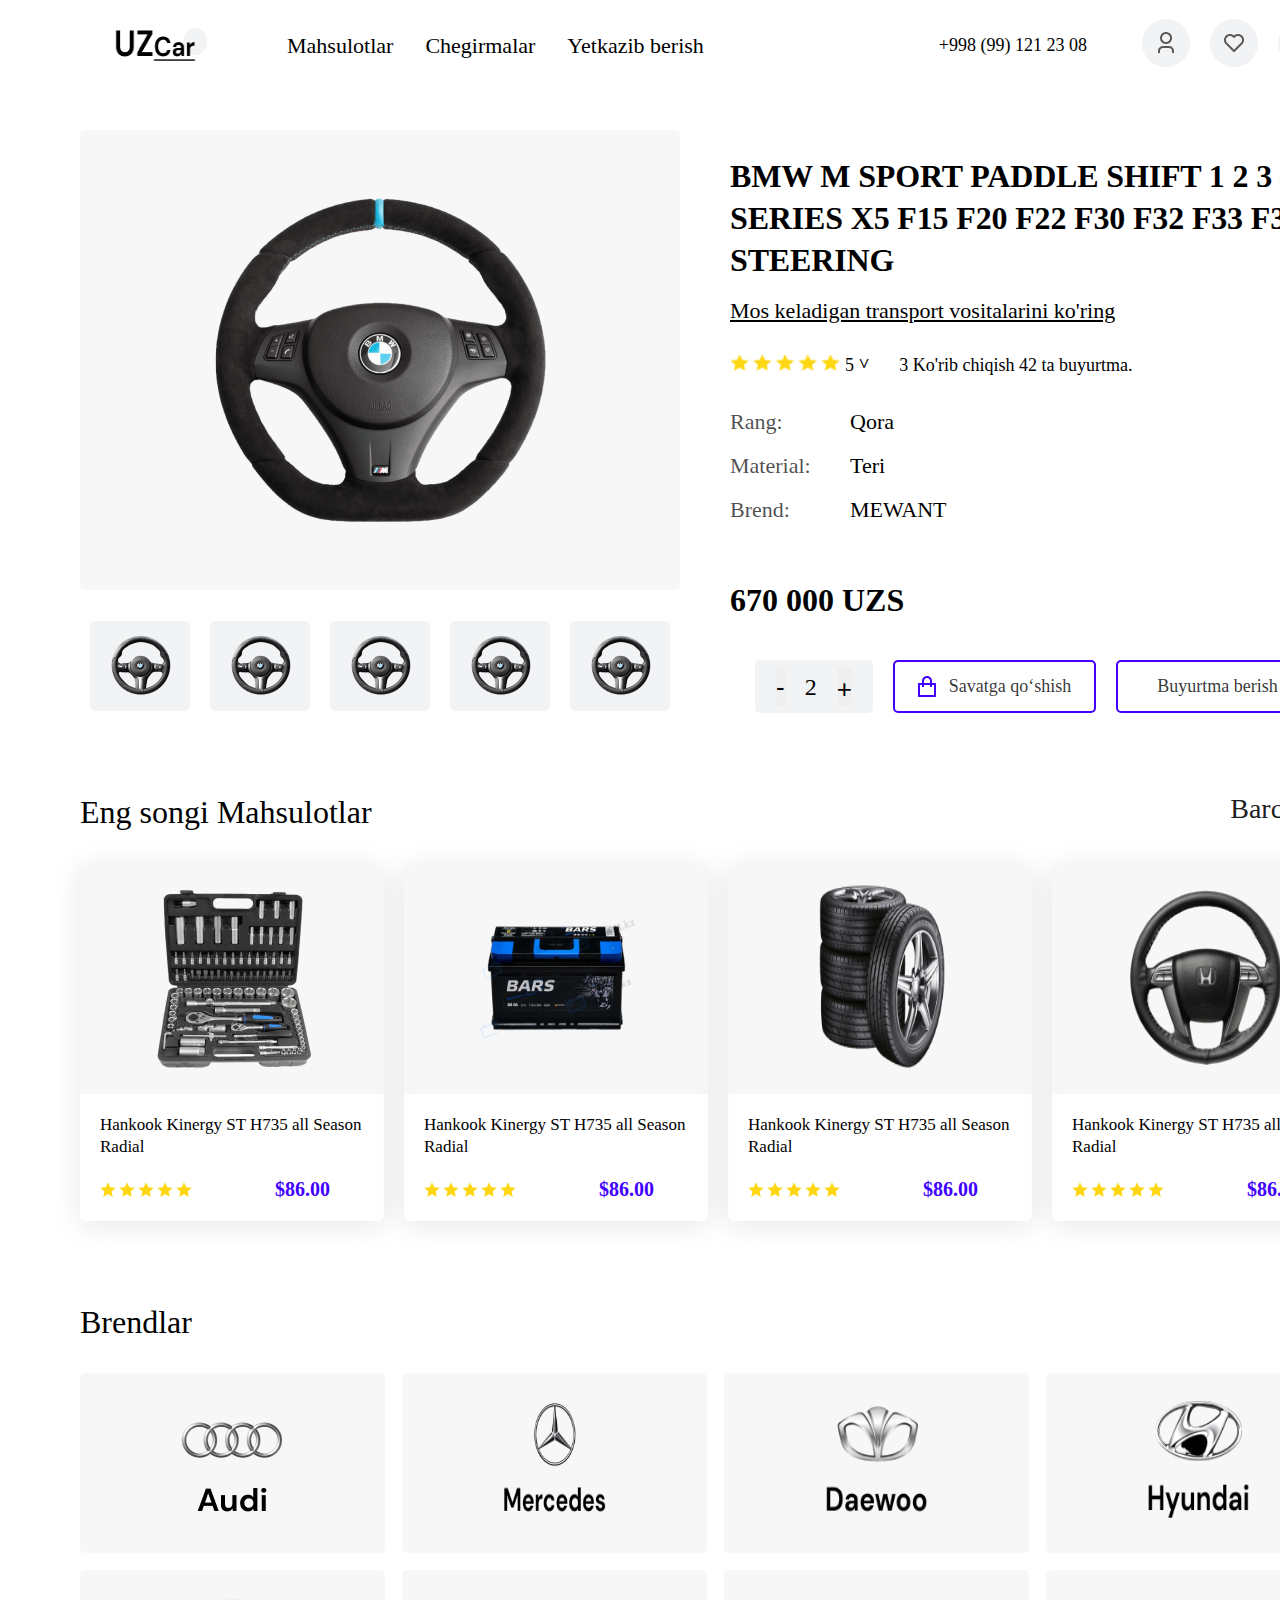
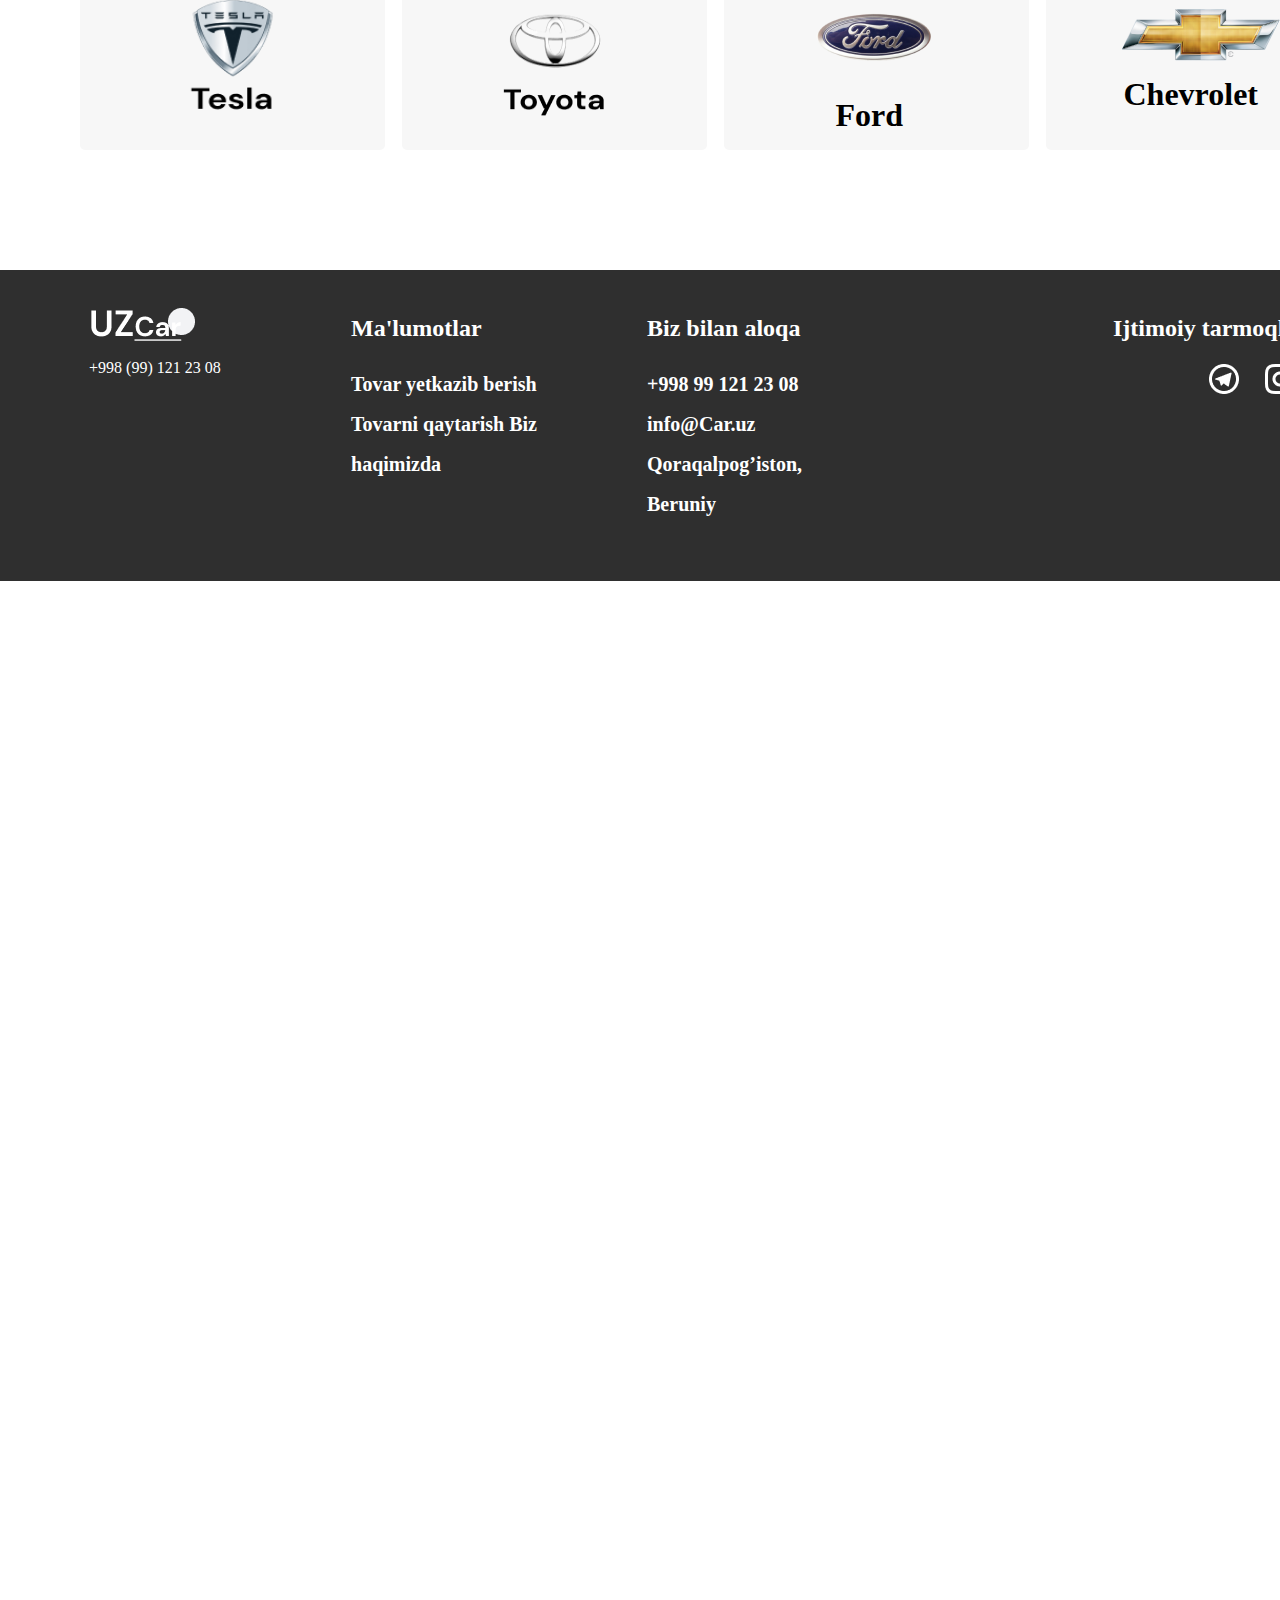
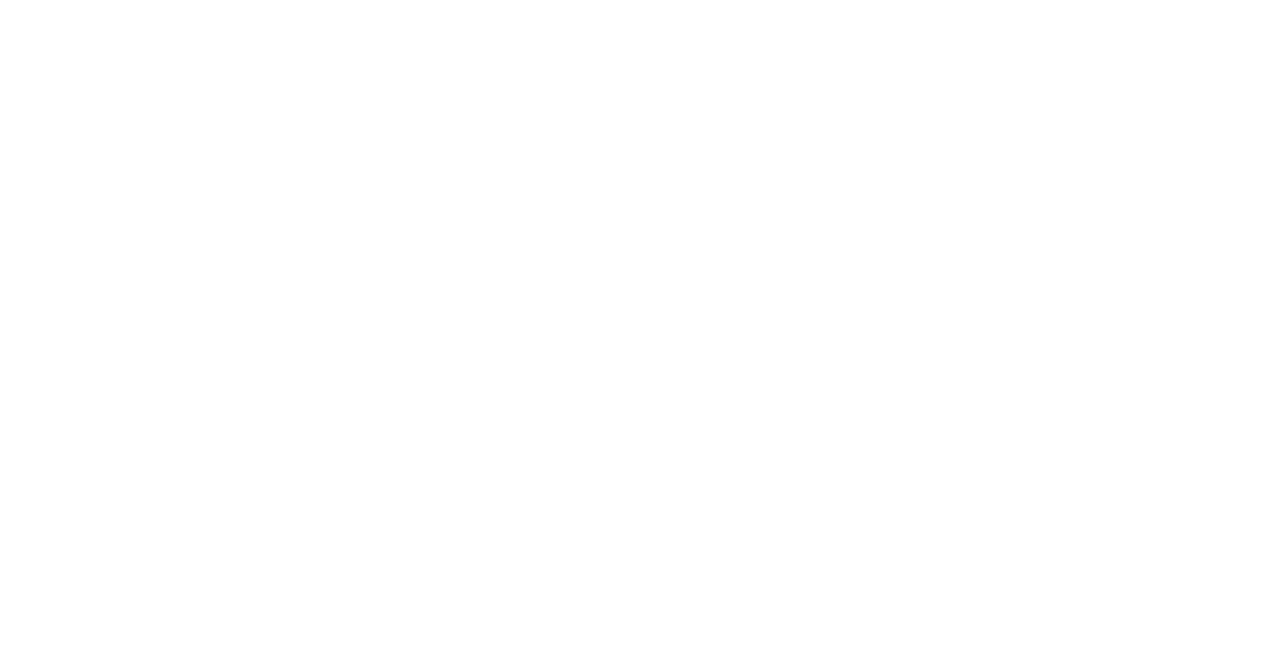
==== pagetwo.html @ 3c2e4169 "opiat kakaja to fignia s hoverom, ne meniajetsia cvet teksta" ====
<!DOCTYPE html>
<html lang="en">
<head>
    <meta charset="UTF-8">
    <meta http-equiv="X-UA-Compatible" content="IE=edge">
    <meta name="viewport" content="width=device-width, initial-scale=1.0">
    <title>pagetwo</title>
    <link rel="stylesheet" href="style.css">
</head>
<body>
    <div class="wrapper">
        <header class="header">
            <div><a href="#"><img class="header-logo" src="./img/logo.png" alt="logo"></a></div>
            <div>
                <ul class="header-menu">
                    <li><a href="#">Mahsulotlar</a></li>
                    <li><a href="#">Chegirmalar</a></li>
                    <li><a href="#">Yetkazib berish</a></li>
                </ul>
            </div>
            <div class="header-phone"><a href="tel:+998 (99) 121 23 08">+998 (99) 121 23 08</a></div>
            <div>
                <ul class="header-vector">
                    <li><a href="#"><img src="./img/people.png" alt="people"></a></li>
                    <li><a href="#"><img src="./img/heart.png" alt="heart"></a></li>
                    <li><a href="#"><img src="./img/basket.png" alt="basket"></a></li>
                </ul>
            </div>
        </header>
            <section class="bmw">
                <div class="bmw-flex">
                    <div class="bmw-background">
                        <img class="bmw-steering" src="./img/bmwsteering.png" alt="bmwsteering">
                    </div>
                    <div class="bmw-content">
                        <p class="bmw-content-title">BMW M SPORT PADDLE SHIFT 1 2 3 4 SERIES X5 F15 F20 F22 F30 F32 F33 F36 STEERING
                        </p>
                        <p class="bmw-content-subtitle">Mos keladigan transport vositalarini ko'ring</p>
                        <div class="bmw-popularity">
                            <img class="bmw-popularity-stars" src="./img/stars.png" alt="stars">
                            <p class="bmw-popularity-5">5</p>
                            <p class="bmw-popularity-5-go">&#709;</p>
                            <p class="bmw-popularity-5">3 Ko'rib chiqish 42 ta buyurtma.</p>
                        </div>
                        <div class="bmw-description">
                            <div class="bmw-description-column">
                                <p>Rang:</p>
                                <p>Material:</p>
                                <p>Brend:</p>
                            </div>
                            <div class="bmw-description-column-content">
                                <p>Qora</p>
                                <p>Teri</p>
                                <p>MEWANT</p>
                            </div>
                        </div>
                        <div class="bmw-price">
                            <p>670 000 UZS</p>
                        </div>
                    </div>
                </div>
                <div class="bmw-mini">
                    <div class="bmw-mini-content">
                        <div class="bmw-mini-background">
                            <img class="bmw-mini-img" src="./img/minibmwsteering.png" alt="minibmwsteering">
                        </div>
                        <div class="bmw-mini-background">
                            <img class="bmw-mini-img" src="./img/minibmwsteering.png" alt="minibmwsteering">
                        </div>
                        <div class="bmw-mini-background">
                            <img class="bmw-mini-img" src="./img/minibmwsteering.png" alt="minibmwsteering">
                        </div>
                        <div class="bmw-mini-background">
                            <img class="bmw-mini-img" src="./img/minibmwsteering.png" alt="minibmwsteering">
                        </div>
                        <div class="bmw-mini-background">
                            <img class="bmw-mini-img" src="./img/minibmwsteering.png" alt="minibmwsteering">
                        </div>
                        <div class="bmw-mini-shopping">
                            <div class="bmw-mini-btn-background">
                                <div class="bmw-mini-btn">
                                    <button class="bmw-mini-btn-minus">-</button>
                                    <p class="bmw-mini-btn-two">2</p>
                                    <button class="bmw-mini-btn-plus">+</button>
                                </div>
                            </div>
                            <nav>
                                <a href="#">
                                    <div class="bmw-mini-shopping-content">
                                        <img class="bmw-mini-shopping-img" src="./img/shopping.png" alt="shopping">
                                        <p class="bmw-mini-shopping-paragraph">Savatga qo‘shish</p>
                                   </div>
                                </a>
                            </nav>
                            <nav>
                                <a href="#">
                                    <div class="bmw-mini-shopping-content">
                                        <p class="bmw-mini-shopping-paragraph">Buyurtma berish</p>
                                   </div>
                                </a>
                            </nav>
                        </div>
                    </div>
                </div>
            </section>
            <nav class="reklama-instrument">
                    <p class="reklama-instrument-content">Eng songi Mahsulotlar</p>
                    <div class="reklama-instrument-content-go">
                        <p>Barchasi</p>
                        <p>&gt;</p>
                    </div>
                </nav>
                <div class="reklama-cards">
                    <div class="reklama-card">
                        <div class="reklama-card-img-background">
                            <a href="#"><img class="reklama-card-img" src="./img/instrument.png" alt="instrument">
                        </div>
                        <div class="reklama-card-content">
                                <p class="reklama-card-content-title">Hankook Kinergy ST H735 all Season Radial</p></a>
                            <div class="reklama-popularity">
                                <img class="reklama-popularity-stars" src="./img/stars.png" alt="stars">
                                <p class="reklama-popularity-price">$86.00</p>
                            </div>
                        </div>
                    </div>
                    <div class="reklama-card">
                        <div class="reklama-card-img-background">
                            <a href="#"><img class="reklama-card-img" src="./img/bag.png" alt="bag">
                        </div>
                        <div class="reklama-card-content">
                                <p class="reklama-card-content-title">Hankook Kinergy ST H735 all Season Radial</p></a>
                            <div class="reklama-popularity">
                                <img class="reklama-popularity-stars" src="./img/stars.png" alt="stars">
                                <p class="reklama-popularity-price">$86.00</p>
                            </div>
                        </div>
                    </div>
                    <div class="reklama-card">
                        <div class="reklama-card-img-background">
                            <a href="#"><img class="reklama-card-img" src="./img/4wheels.png" alt="4wheels">
                        </div>
                        <div class="reklama-card-content">
                                <p class="reklama-card-content-title">Hankook Kinergy ST H735 all Season Radial</p></a>
                            <div class="reklama-popularity">
                                <img class="reklama-popularity-stars" src="./img/stars.png" alt="stars">
                                <p class="reklama-popularity-price">$86.00</p>
                            </div>
                        </div>
                    </div>
                    <div class="reklama-card">
                        <div class="reklama-card-img-background">
                            <a href="#"><img class="reklama-card-img" src="./img/steeringhonda.png" alt="steeringhonda">
                        </div>
                        <div class="reklama-card-content">
                                <p class="reklama-card-content-title">Hankook Kinergy ST H735 all Season Radial</p></a>
                            <div class="reklama-popularity">
                                <img class="reklama-popularity-stars" src="./img/stars.png" alt="stars">
                                <p class="reklama-popularity-price">$86.00</p>
                            </div>
                        </div>
                    </div>
                </div>
            </nav>
        </section>
        <section class="brand">
            <div class="brand-content">
                <p>Brendlar</p>
            </div>
            <div class="brand-content-cards">
                <div class="brand-content-card">
                    <div>
                        <img class="brand-mark" src="./img/audi.png" alt="audi">
                    </div>
                </div>
                <div class="brand-content-card">
                    <div>
                        <img class="brand-mark" src="./img/mercedes.png" alt="mercedes">
                    </div>
                </div>
                <div class="brand-content-card">
                    <div>
                        <img class="brand-mark" src="./img/daewoo.png" alt="daewoo">
                    </div>
                </div>
                <div class="brand-content-card">
                    <div>
                        <img class="brand-mark" src="./img/hyundai.png" alt="hyundai">
                    </div>
                </div>
                <div class="brand-content-card">
                    <div>
                        <img class="brand-mark" src="./img/tesla.png" alt="tesla">
                    </div>
                </div>
                <div class="brand-content-card">
                    <div class="brand-background">
                        <img class="brand-mark" src="./img/toyota.png" alt="toyota">
                    </div>
                </div>
                <div class="brand-content-card">
                    <div>
                        <img class="brand-content-car-end" src="./img/ford.png" alt="ford">                        
                        <div class="brand-content-car">
                            <p>Ford</p>
                        </div>
                    </div>
                </div>
                <div class="brand-content-card">
                    <div>
                        <img class="brand-content-car-end-shevrolet" src="./img/chevrolet.png" alt="chevrolet">
                        <div>
                            <p class="brand-content-car-chevrolet">Chevrolet</p>
                        </div>
                    </div>
                </div>
            </div>
        </section>
        <section class="black">
            <div class="black-content">
                <nav class="black-content-title">
                    <img class="black-logo" src="./img/endlogo.png" alt="endlogo">
                    <a class="black-phone" href="tel:+998 (99) 121 23 08">+998 (99) 121 23 08</a>
                </nav>
            </div>
            <div class="black-block">
                <p class="black-paragraph">Ma'lumotlar</p>
                <p class="black-paragraph-content">Tovar yetkazib berish Tovarni qaytarish Biz haqimizda
                </p>
            </div>
            <div class="black-block-two">
                <p class="black-paragraph">Biz bilan aloqa</p>
                <div class="black-paragraph-content">
                    <a class="black-paragraph-content" href="tel:+998 99 121 23 08">+998 99 121 23 08</a>
                    <a class="black-paragraph-content" href="mailto:info@Car.uz">info@Car.uz</a>
                    <p class="black-paragraph-content-two">Qoraqalpog’iston, Beruniy</p> 
                </div>
            </div>
            <div>
                <p class="black-paragraph">Ijtimoiy tarmoqlarimiz</p>
                <div class="black-socseti-flex">
                    <img class="black-socseti" src="./img/telegram.png" alt="telegram">
                    <img class="black-socseti" src="./img/instagram.png" alt="instagram">
                    <img class="black-socseti" src="./img/facebook.png" alt="facebook">
                </div>
            </div>
        </section>
    </div>
</body>
</html>
---- style.css ----
* {
  margin: 0;
  padding: 0;
  box-sizing: border-box;
}

@font-face {
  font-family: "DMSans";
  src: url(./fonts/DMSans-regular.ttf);
}
.wrapper {
  width: 1440px;
  height: 3872px;
  font-family: "DMSans";
}

li {
  list-style-type: none;
}

a {
  text-decoration: none;
  color: black;
}

* {
  margin: 0;
  padding: 0;
  box-sizing: border-box;
}

.header {
  display: flex;
  align-items: center;
  justify-content: center;
}

.header {
  width: 1440px;
  height: 90px;
}
.header-logo {
  width: 93px;
  height: 47px;
  margin-right: 80px;
}
.header-menu {
  display: flex;
  gap: 32px;
  font-weight: 500;
  margin-right: 235px;
  font-size: 22px;
  line-height: 29px;
}
.header-phone {
  font-weight: 500;
  font-size: 18px;
  line-height: 23px;
  margin-right: 55px;
}
.header-vector {
  display: flex;
  gap: 20px;
}

.ractangle {
  width: 1280px;
  height: 600px;
  margin-left: auto;
  margin-right: auto;
  border-radius: 10px;
  background: url(img/wheels.png) no-repeat 550px 95px, url(../img/shadow.png) no-repeat 650px 450px;
  background-color: #F5F5F5;
}
.ractangle-content {
  padding-top: 141px;
  padding-left: 62px;
  position: absolute;
  z-index: 1;
}
.ractangle-content-title {
  font-weight: 700;
  font-size: 41px;
  line-height: 53px;
  width: 627px;
  margin-bottom: 10px;
}
.ractangle-content-subtitle {
  font-weight: 400;
  font-size: 28px;
  line-height: 36px;
  margin-bottom: 30px;
}
.ractangle-input {
  width: 514px;
  height: 62px;
  border: 2px solid rgba(0, 0, 0, 0.4);
  border-radius: 10px;
  font-size: 18px;
  line-height: 23px;
  padding-left: 17px;
  padding-right: 80px;
  position: absolute;
}
.ractangle-btn {
  width: 75px;
  height: 61px;
  background: rgba(66, 0, 255, 0.8);
  border-radius: 8px;
  border-color: rgba(66, 0, 255, 0.8);
  font-size: 20px;
  z-index: 1;
  position: relative;
  margin-left: 438px;
}
.ractangle-shadow {
  width: 1281px;
  height: 102px;
}
.ractangle-shadow-img {
  width: 583px;
  height: 105px;
  padding-left: 630px;
}

* {
  padding: 0;
  margin: 0;
  box-sizing: border-box;
}

.cards {
  width: 100%;
  height: 260px;
  display: flex;
  justify-content: center;
  padding-top: 40px;
  margin-bottom: 80px;
}
.cards-flex {
  display: flex;
  gap: 40px;
}
.cards-img {
  width: 142px;
  height: 140px;
  float: left;
  background: #F9F9F9;
  margin-right: 15px;
}
.cards-box {
  width: 400px;
  height: 140px;
  background: #FFFFFF;
  border: 1.5px solid #F2F2F2;
  border-radius: 5px;
}
.cards-box-content {
  font-weight: 500;
  font-size: 18px;
  line-height: 23px;
  margin-top: 36px;
  margin-bottom: 10px;
  font-family: "DM Sans";
}
.cards-box-content-title {
  font-size: 14px;
  line-height: 18px;
  color: rgba(0, 0, 0, 0.6);
  margin-right: 33px;
  font-family: "DM Sans";
  font-weight: 500;
}

.catalog-product-title {
  font-weight: 500;
  font-size: 22px;
  line-height: 20px;
  display: flex;
  align-items: center;
}

.catalog-navigation-background-one, .catalog-navigation-background-black, .catalog-navigation-background-end, .catalog-navigation-background {
  width: 32px;
  height: 32px;
  display: flex;
  justify-content: center;
  align-items: center;
  border-radius: 4px;
}

.catalog {
  width: 1274px;
  margin-left: auto;
  margin-right: auto;
  display: flex;
}
.catalog-menu {
  width: 380px;
  background: #F7F7F7;
  border-radius: 5px;
  padding: 10px 11px;
}
.catalog-choise-menu {
  width: 358px;
  height: 76px;
  display: flex;
  padding-top: 10px;
  padding-left: 11px;
  border-radius: 5px;
}
.catalog-choise-menu-cursor {
  position: relative;
}
.catalog-choise-menu::after {
  content: ">";
  font-size: 22px;
  width: 10px;
  height: 16px;
  position: absolute;
  right: 30px;
  padding-top: 21px;
}
.catalog-choise-menu:hover {
  background-color: #4200FF;
  color: white;
}
.catalog-choise-menu a:hover {
  background-color: #4200FF;
  color: white;
}
.catalog-choise-menu-products {
  display: flex;
}
.catalog-product {
  width: 36px;
  height: 36px;
  margin: 15px;
}
.catalog-product-title {
  margin-right: 159px;
}
.catalog-product-title-content {
  margin-right: 184px;
}
.catalog-product-title-content-go {
  margin-right: 139px;
}
.catalog-product-title-content-go-site {
  margin-right: 91px;
}
.catalog-product-title-go {
  font-size: 22px;
  display: flex;
  align-items: center;
}
.catalog-cards {
  width: 894px;
  height: 734px;
  display: flex;
  flex-wrap: wrap;
  gap: 20px;
}
.catalog-cards-primer {
  display: flex;
  flex-wrap: wrap;
  gap: 20px;
  margin-left: 20px;
}
.catalog-card {
  width: 278px;
  box-shadow: 0px 4px 30px rgba(0, 0, 0, 0.1);
}
.catalog-card-img {
  width: 128px;
  height: 186px;
}
.catalog-card-img-size {
  width: 278px;
  height: 229px;
  background: #F7F7F7;
  border-radius: 5px 5px 0px 0px;
  display: flex;
  justify-content: center;
  align-items: center;
}
.catalog-card-content {
  min-height: 127px;
  display: flex;
  flex-direction: column;
  justify-content: space-between;
  padding: 20px;
}
.catalog-card-content-title {
  font-size: 18px;
  line-height: 22px;
  font-weight: bold;
}
.catalog-popularity {
  display: flex;
  gap: 83px;
}
.catalog-popularity-stars {
  width: 92px;
  height: 16px;
  margin-top: 24px;
}
.catalog-popularity-price {
  font-weight: bold;
  font-size: 20px;
  line-height: 23px;
  color: #4200FF;
  margin-top: 20px;
}
.catalog-navigation {
  width: 100%;
  display: flex;
  justify-content: flex-end;
  padding-top: 40px;
}
.catalog-navigation-text {
  color: white;
  font-size: 14px;
  line-height: 20px;
  font-weight: bold;
}
.catalog-navigation-text-one {
  color: #4200FF;
  font-weight: bold;
}
.catalog-navigation-text-end {
  color: #C4CDD5;
  font-size: 14px;
  line-height: 20px;
  font-weight: bold;
}
.catalog-navigation-background {
  background-color: #919EAB;
  border-color: #919EAB;
}
.catalog-navigation-background-end {
  border: 1px solid #DFE3E8;
}
.catalog-navigation-background-black {
  border: 1px solid #DFE3E8;
  font-size: 14px;
  line-height: 20px;
  font-weight: bold;
}
.catalog-navigation-background-one {
  border: 1px solid #4200FF;
}
.catalog-navigation-content {
  display: flex;
  flex-wrap: wrap;
  gap: 8px;
}
.catalog-navigation-content-title {
  background: #919EAB;
  opacity: 0.5;
  border-radius: 4px;
}

.service {
  width: 1280px;
  height: 140px;
  margin-left: auto;
  margin-right: auto;
  margin-top: 150px;
  margin-bottom: 81px;
  display: flex;
}
.service-flex {
  display: flex;
  gap: 22px;
}
.service-border {
  width: 412px;
  height: 140px;
  border: 1.5px solid #F2F2F2;
  border-radius: 5px;
  display: flex;
}
.service-img {
  width: 126px;
  height: 63px;
  display: flex;
  justify-content: center;
}
.service-img-background {
  width: 160px;
  height: 138px;
  background: #F9F9F9;
  border-radius: 4px 0px 0px 4px;
  margin-right: 14px;
  display: flex;
  justify-content: center;
  align-items: center;
}
.service-content {
  padding-top: 36px;
}
.service-content-title {
  font-weight: 500;
  font-size: 18px;
  line-height: 23px;
  margin-bottom: 10px;
}
.service-content-subtitle {
  font-weight: 500;
  font-size: 14px;
  line-height: 18px;
  color: rgba(0, 0, 0, 0.6);
  margin-right: 30px;
}
.service-24 {
  font-size: 36px;
  line-height: 47px;
}

.reklama {
  width: 1280px;
  height: 358px;
  background: #F7F7F7;
  border-radius: 5px;
  margin: auto;
  display: flex;
}
.reklama-content {
  display: flex;
  flex-direction: column;
  justify-content: center;
  gap: 50px;
  padding-left: 40px;
}
.reklama-content-title {
  width: 530px;
  margin-right: 20px;
  font-weight: 700;
  font-size: 37px;
  line-height: 47px;
}
.reklama-btn {
  width: 210px;
  height: 58px;
  display: flex;
  justify-content: center;
  align-items: center;
  gap: 20px;
  border-radius: 5px;
  font-weight: 400;
  font-size: 28px;
  line-height: 36px;
}
.reklama-car {
  width: 712px;
  height: 358px;
  border-radius: 5px;
  display: flex;
  justify-content: flex-end;
}
.reklama-instrument {
  margin: auto;
  width: 1280px;
  padding-top: 80px;
  display: flex;
  justify-content: space-between;
}
.reklama-instrument-content {
  font-weight: 500;
  font-size: 32px;
  line-height: 42px;
}
.reklama-instrument-content-go {
  display: flex;
  gap: 16px;
  font-weight: 400;
  font-size: 28px;
  line-height: 36px;
  color: rgba(0, 0, 0, 0.9);
}
.reklama-cards {
  width: 1280px;
  margin: auto;
  display: flex;
  gap: 20px;
  padding-top: 32px;
}
.reklama-card {
  width: 304px;
  box-shadow: 0px 4px 30px rgba(0, 0, 0, 0.1);
  border-radius: 5px;
}
.reklama-card-img {
  width: 165px;
  height: 190px;
}
.reklama-card-img-background {
  width: 304px;
  height: 229px;
  background: #F7F7F7;
  border-radius: 5px 5px 0px 0px;
  display: flex;
  justify-content: center;
  align-items: center;
}
.reklama-card-content {
  min-height: 127px;
  display: flex;
  flex-direction: column;
  justify-content: space-between;
  padding: 20px;
}
.reklama-card-content-title {
  font-size: 17px;
  line-height: 22px;
  font-weight: 500;
}
.reklama-popularity {
  display: flex;
  gap: 83px;
}
.reklama-popularity-stars {
  width: 92px;
  height: 16px;
  margin-top: 24px;
}
.reklama-popularity-price {
  font-weight: bold;
  font-size: 20px;
  line-height: 23px;
  color: #4200FF;
  margin-top: 20px;
}

.brand {
  width: 1280px;
  padding-top: 80px;
  margin: auto;
}
.brand-content {
  font-weight: 500;
  font-size: 32px;
  line-height: 42px;
}
.brand-content-cards {
  width: 1280px;
  display: flex;
  flex-wrap: wrap;
  gap: 17px;
  padding-top: 30px;
  padding-bottom: 120px;
}
.brand-content-card {
  width: 305px;
  height: 180px;
  display: flex;
  justify-content: center;
  align-items: center;
  background: #F7F7F7;
  border-radius: 5px;
}
.brand-content-car {
  display: flex;
  font-weight: 700;
  font-size: 32px;
  line-height: 42px;
  margin-left: 30px;
}
.brand-content-car-chevrolet {
  display: flex;
  font-weight: 700;
  font-size: 32px;
  line-height: 42px;
  margin-left: 10px;
  padding-bottom: 5px;
}
.brand-content-car-end-chevrolet {
  padding-top: 40px;
}
.brand-mark {
  width: 103px;
  height: 120px;
}

.black {
  width: 1440px;
  height: 311px;
  background: #2F2F2F;
  display: flex;
  justify-content: center;
}
.black-content {
  display: flex;
}
.black-content-title {
  width: 147px;
  display: flex;
  gap: 10px;
  flex-direction: column;
  margin-right: 115px;
  padding-top: 30px;
}
.black-logo {
  width: 106px;
  height: 47px;
}
.black-phone {
  font-weight: 500;
  font-size: 16px;
  line-height: 21px;
  color: white;
}
.black-block {
  margin-right: 80px;
}
.black-block-two {
  width: 250px;
  margin-right: 216px;
}
.black-paragraph {
  font-weight: 700;
  font-size: 24px;
  line-height: 31px;
  color: #FFFFFF;
  padding-top: 43px;
  margin-bottom: 20px;
}
.black-paragraph-content {
  font-weight: 700;
  font-size: 20px;
  line-height: 200%;
  color: #FFFFFF;
  width: 216px;
  height: 120px;
}
.black-paragraph-content-two {
  font-weight: 700;
  font-size: 20px;
  line-height: 200%;
  color: #FFFFFF;
  height: 120px;
}
.black-socseti {
  width: 30px;
  height: 30px;
}
.black-socseti-flex {
  display: flex;
  justify-content: flex-end;
  gap: 26px;
}

.bmw-description-column-content, .bmw-description-column {
  width: 120px;
  font-weight: 400;
  font-size: 22px;
  line-height: 29px;
  display: flex;
  flex-direction: column;
  gap: 15px;
}

.bmw-mini-btn-plus, .bmw-mini-btn-minus {
  font-weight: 400;
  font-size: 26px;
  line-height: 34px;
  border: 0;
  cursor: pointer;
}

.bmw {
  width: 1280px;
  margin: auto;
  padding-top: 40px;
}
.bmw-flex {
  display: flex;
}
.bmw-background {
  width: 600px;
  height: 460px;
  display: flex;
  justify-content: center;
  align-items: center;
  background: #F7F7F7;
  border-radius: 5px;
  margin-right: 50px;
  margin-bottom: 15px;
}
.bmw-steering {
  width: 333px;
  height: 339px;
}
.bmw-content {
  display: flex;
  flex-direction: column;
}
.bmw-content-title {
  width: 612px;
  font-weight: 700;
  font-size: 32px;
  line-height: 42px;
  letter-spacing: -0.005em;
  padding-top: 25px;
  margin-bottom: 15px;
}
.bmw-content-subtitle {
  font-weight: 400;
  font-size: 22px;
  line-height: 29px;
  -webkit-text-decoration-line: underline;
          text-decoration-line: underline;
  margin-bottom: 29px;
}
.bmw-popularity {
  display: flex;
  gap: 5px;
  margin-bottom: 30px;
}
.bmw-popularity-stars {
  width: 110px;
  height: 18px;
}
.bmw-popularity-5 {
  font-weight: 400;
  font-size: 18px;
  line-height: 23px;
}
.bmw-popularity-5-go {
  font-weight: bold;
  font-size: 18px;
  margin-right: 25px;
}
.bmw-description {
  display: flex;
  width: 240px;
  margin-bottom: 55px;
}
.bmw-description-column {
  color: rgba(0, 0, 0, 0.7);
}
.bmw-description-column-content {
  color: black;
}
.bmw-price {
  font-weight: bold;
  font-size: 32px;
  line-height: 42px;
}
.bmw-mini {
  width: 580px;
  height: 90px;
  display: flex;
  padding-left: 10px;
}
.bmw-mini-shopping {
  display: flex;
  gap: 20px;
  margin-left: 65px;
}
.bmw-mini-shopping-content {
  width: 203px;
  height: 53px;
  border: 2px solid #4200FF;
  border-radius: 5px;
  display: flex;
  justify-content: center;
  align-items: center;
  gap: 13px;
  margin-top: 39px;
}
.bmw-mini-shopping-content:hover {
  background-color: #4200FF;
  color: white;
}
.bmw-mini-shopping-content a:hover {
  background-color: #4200FF;
  color: white;
}
.bmw-mini-shopping-img {
  width: 18px;
  height: 21px;
}
.bmw-mini-shopping-paragraph {
  font-weight: 400;
  font-size: 18px;
  line-height: 23px;
  color: rgba(0, 0, 0, 0.8);
}
.bmw-mini-content {
  display: flex;
  gap: 20px;
}
.bmw-mini-background {
  width: 100px;
  height: 90px;
  background: #F2F3F5;
  border-radius: 5px;
  display: flex;
  justify-content: center;
  align-items: center;
}
.bmw-mini-img {
  width: 65px;
  height: 64px;
}
.bmw-mini-btn {
  font-weight: 400;
  font-size: 26px;
  line-height: 34px;
  display: flex;
  gap: 20px;
}
.bmw-mini-btn-background {
  width: 118px;
  height: 53px;
  background: #F2F3F5;
  border-radius: 5px;
  justify-content: center;
  align-items: center;
  display: flex;
  gap: 20px;
  margin-top: 39px;
}
.bmw-mini-btn-plus {
  padding-top: 5px;
}
.bmw-mini-btn-two {
  font-weight: 400;
  font-size: 24px;
  line-height: 31px;
  padding-top: 5px;
}/*# sourceMappingURL=style.css.map */
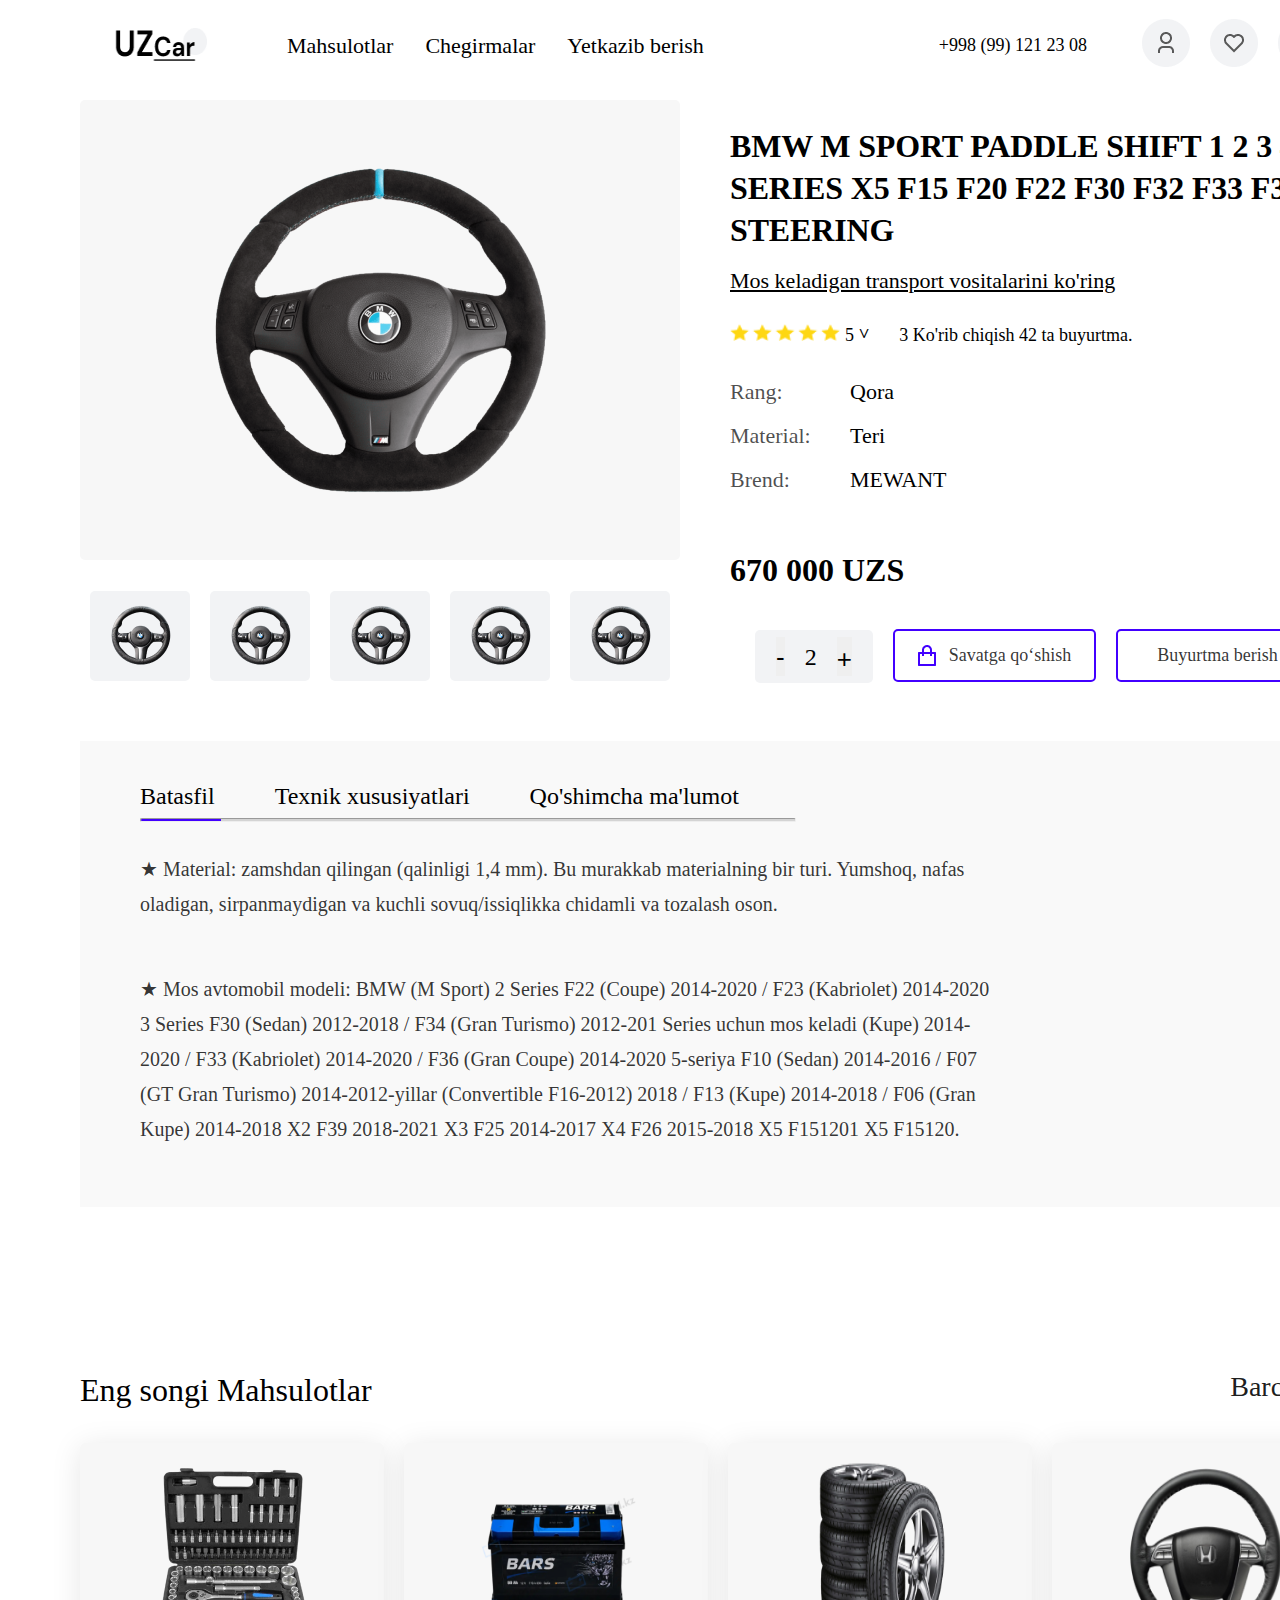
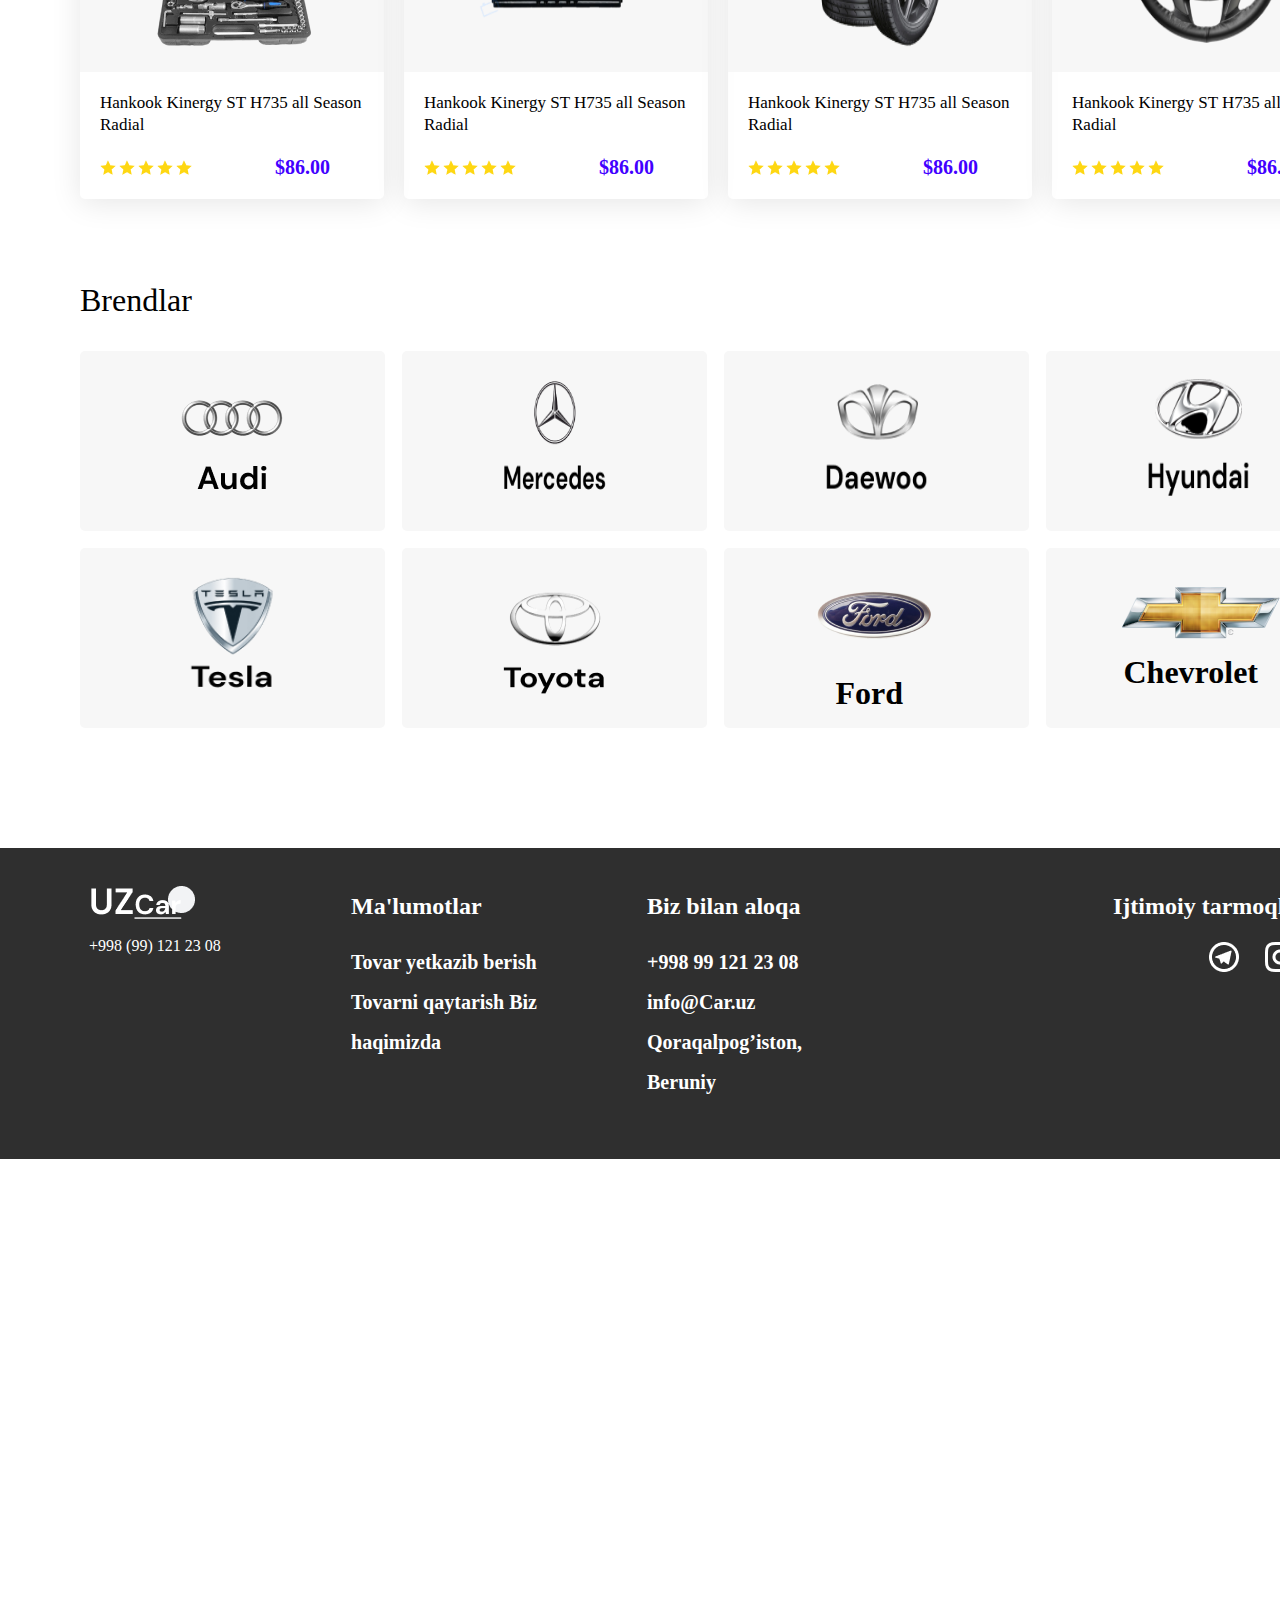
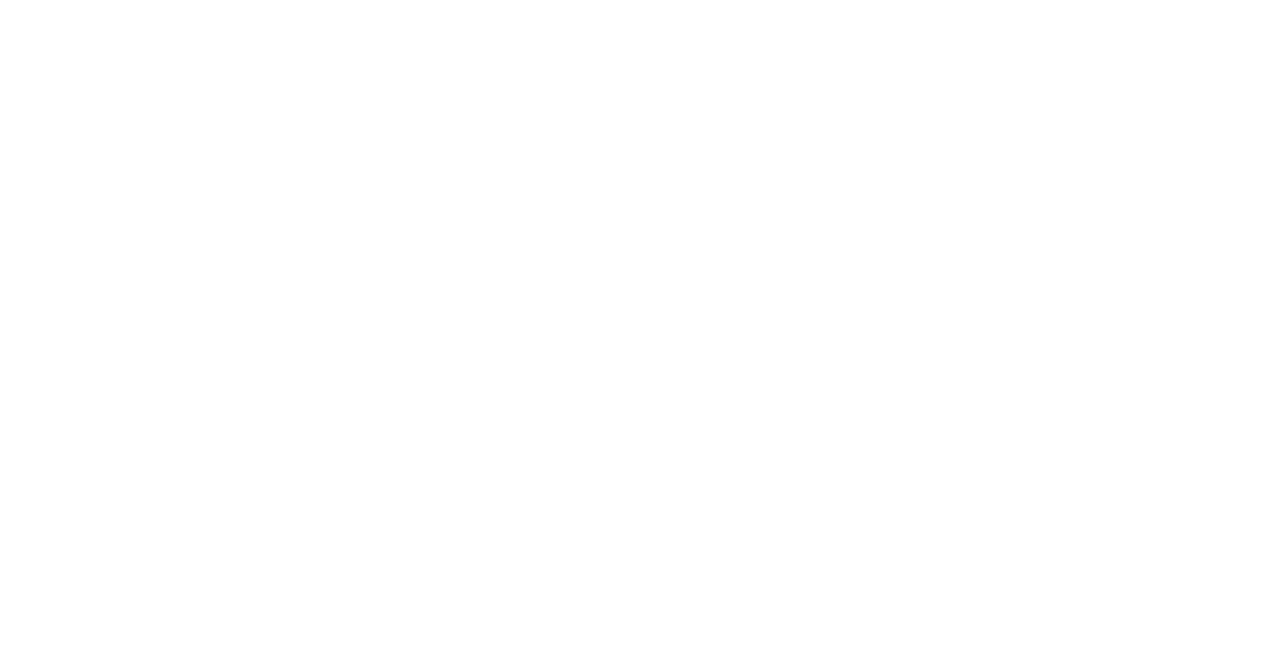
==== commit e97a579a: "page two" ====
--- a/pagetwo.html
+++ b/pagetwo.html
@@ -103,6 +103,24 @@
                     </div>
                 </div>
             </section>
+            <section class="characteristics">
+                <ul class="characteristics-menu">
+                    <li class="characteristics-menu-content">Batasfil</li>
+                    <li class="characteristics-menu-content">Texnik xususiyatlari</li>
+                    <li class="characteristics-menu-content">Qo'shimcha ma'lumot</li>
+                </ul>
+                <div class="characteristics-hr">
+                    <hr class="characteristics-line">
+                </div>
+                <div>
+                    <p class="characteristics-paragraph">
+                        ★ Material: zamshdan qilingan (qalinligi 1,4 mm). Bu murakkab materialning bir turi. Yumshoq, nafas oladigan, sirpanmaydigan va kuchli sovuq/issiqlikka chidamli va tozalash oson.
+                    </p>
+                    <p class="characteristics-paragraph-two">
+                        ★ Mos avtomobil modeli: BMW (M Sport) 2 Series F22 (Coupe) 2014-2020 / F23 (Kabriolet) 2014-2020 3 Series F30 (Sedan) 2012-2018 / F34 (Gran Turismo) 2012-201 Series uchun mos keladi (Kupe) 2014-2020 / F33 (Kabriolet) 2014-2020 / F36 (Gran Coupe) 2014-2020 5-seriya F10 (Sedan) 2014-2016 / F07 (GT Gran Turismo) 2014-2012-yillar (Convertible F16-2012) 2018 / F13 (Kupe) 2014-2018 / F06 (Gran Kupe) 2014-2018 X2 F39 2018-2021 X3 F25 2014-2017 X4 F26 2015-2018 X5 F151201 X5 F15120.
+                    </p>
+                </div>
+            </section>
             <nav class="reklama-instrument">
                     <p class="reklama-instrument-content">Eng songi Mahsulotlar</p>
                     <div class="reklama-instrument-content-go">
--- a/style.css
+++ b/style.css
@@ -672,7 +672,7 @@
 .bmw {
   width: 1280px;
   margin: auto;
-  padding-top: 40px;
+  padding-top: 10px;
 }
 .bmw-flex {
   display: flex;
@@ -753,6 +753,7 @@
   height: 90px;
   display: flex;
   padding-left: 10px;
+  margin-bottom: 60px;
 }
 .bmw-mini-shopping {
   display: flex;
@@ -768,7 +769,7 @@
   justify-content: center;
   align-items: center;
   gap: 13px;
-  margin-top: 39px;
+  margin-top: 38px;
 }
 .bmw-mini-shopping-content:hover {
   background-color: #4200FF;
@@ -831,4 +832,54 @@
   font-size: 24px;
   line-height: 31px;
   padding-top: 5px;
+}
+
+.characteristics-paragraph-two, .characteristics-paragraph {
+  width: 921px;
+  font-weight: 400;
+  font-size: 20px;
+  line-height: 35px;
+  color: rgba(0, 0, 0, 0.8);
+  padding-left: 60px;
+}
+
+.characteristics {
+  width: 1280px;
+  height: 466px;
+  margin: auto;
+  background: #F9F9F9;
+  margin-bottom: 82px;
+}
+.characteristics-menu {
+  display: flex;
+  gap: 60px;
+  padding-left: 60px;
+  padding-top: 40px;
+  margin-bottom: 6px;
+}
+.characteristics-menu-content {
+  font-weight: 500;
+  font-size: 24px;
+  line-height: 31px;
+}
+.characteristics-hr {
+  padding-left: 60px;
+  margin-bottom: 30px;
+}
+.characteristics-line {
+  width: 656px;
+  height: 4px;
+  background: rgba(196, 196, 196, 0.7);
+  border-radius: 4px;
+  position: relative;
+}
+.characteristics-line::after {
+  content: "";
+  border: 4px solid #4200FF;
+  position: absolute;
+  width: 11%;
+  top: -2px;
+}
+.characteristics-paragraph {
+  margin-bottom: 50px;
 }/*# sourceMappingURL=style.css.map */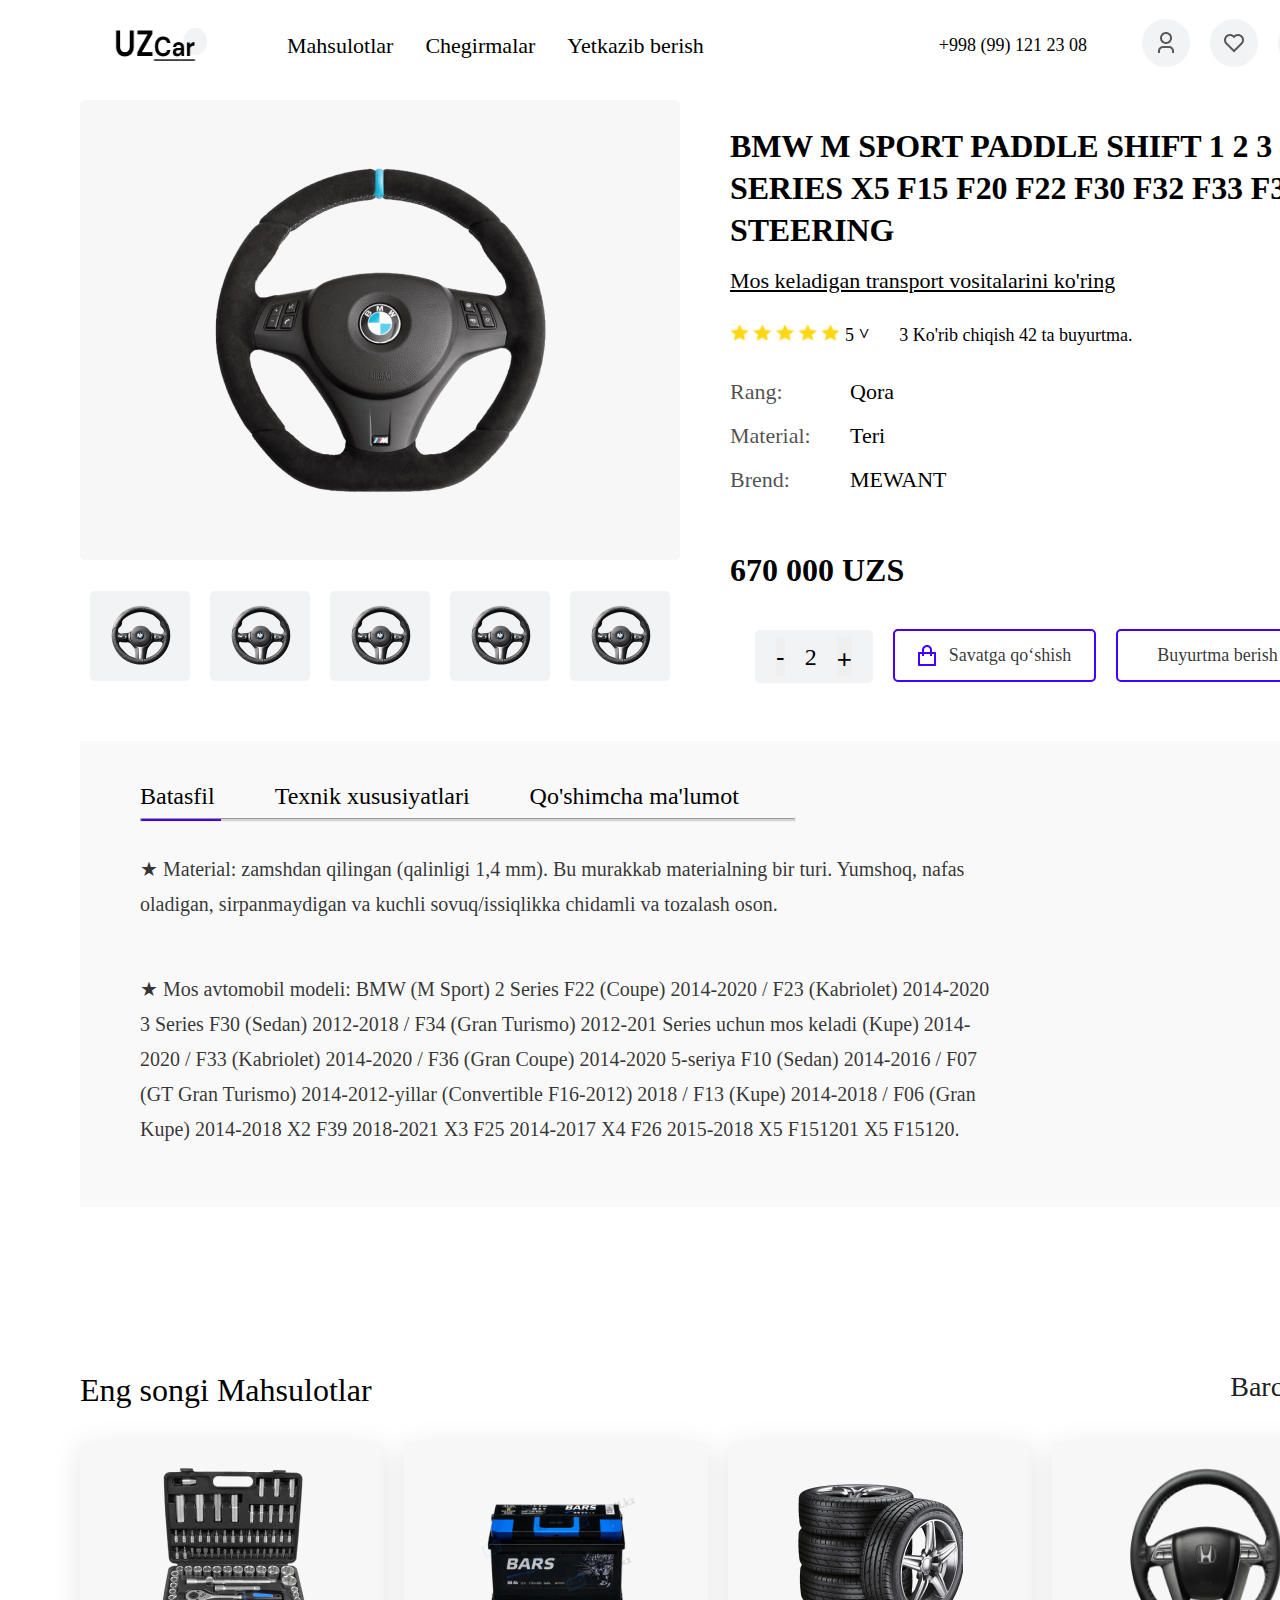
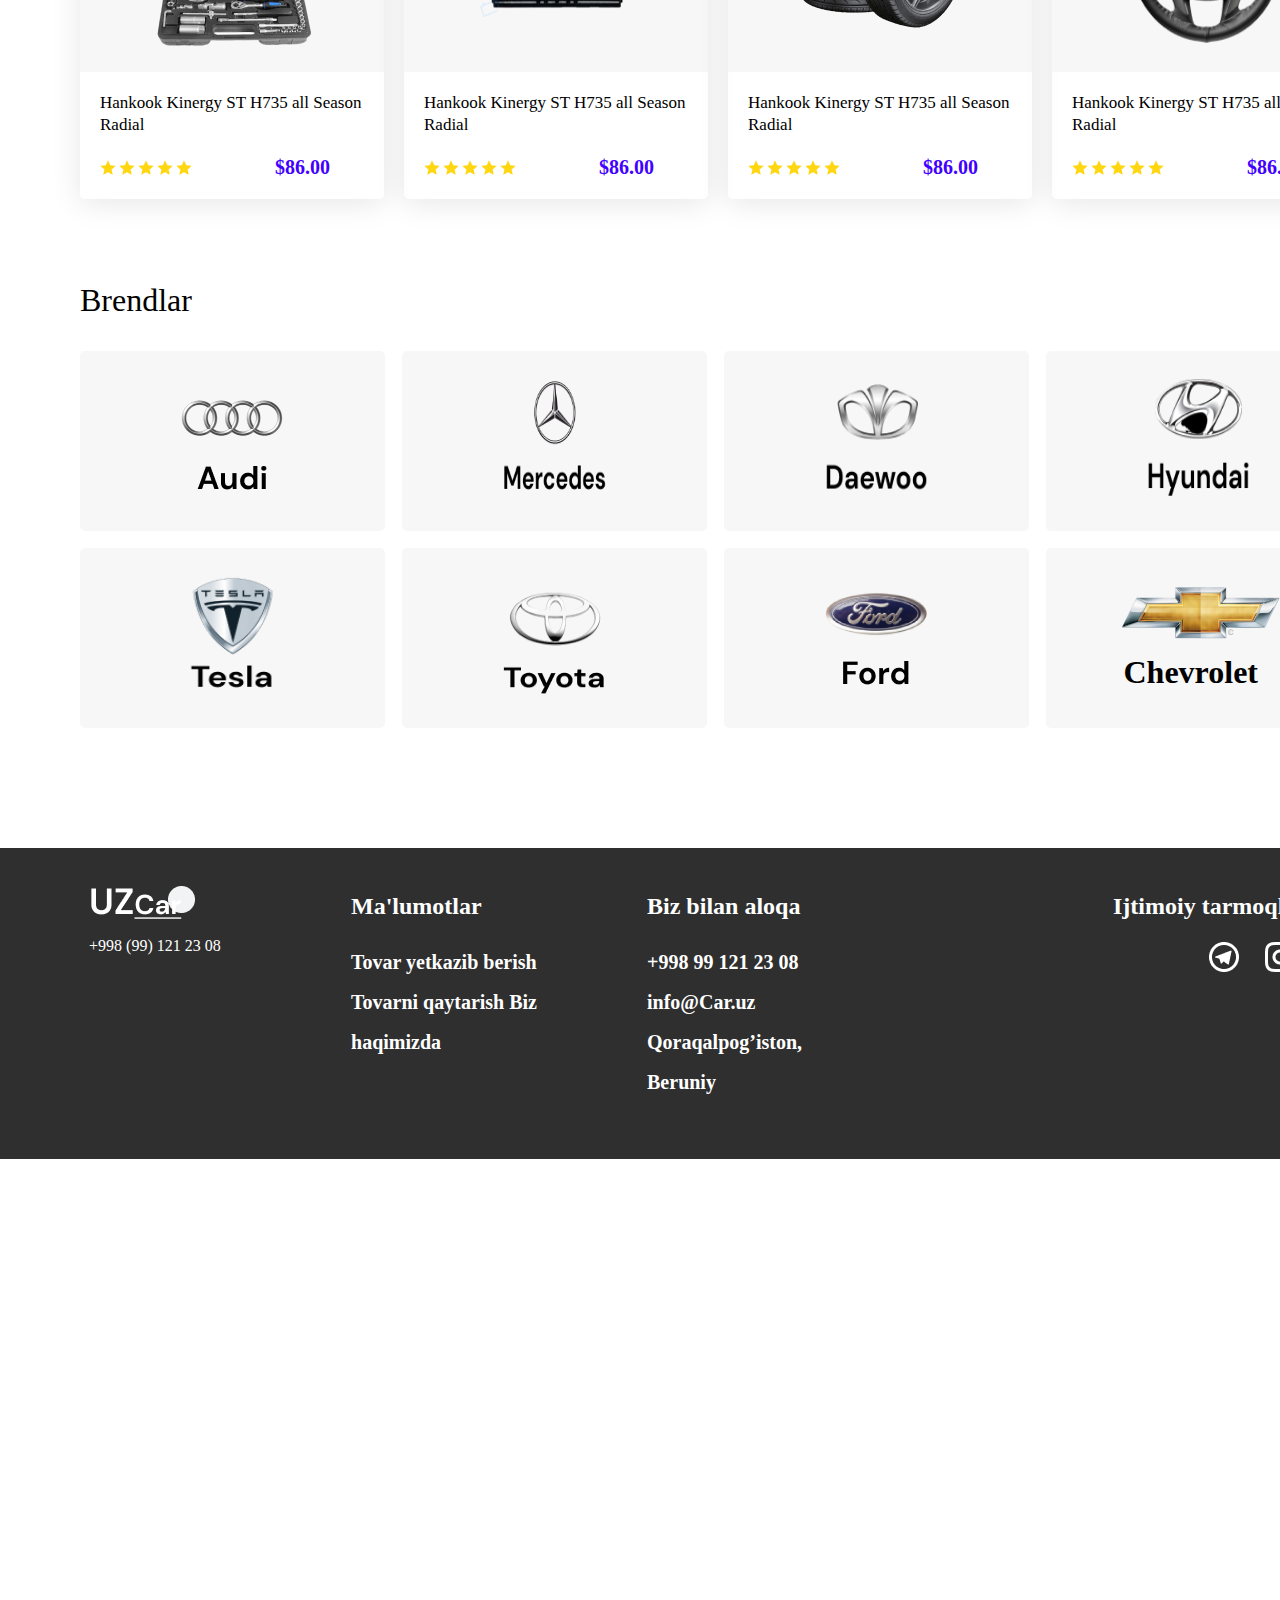
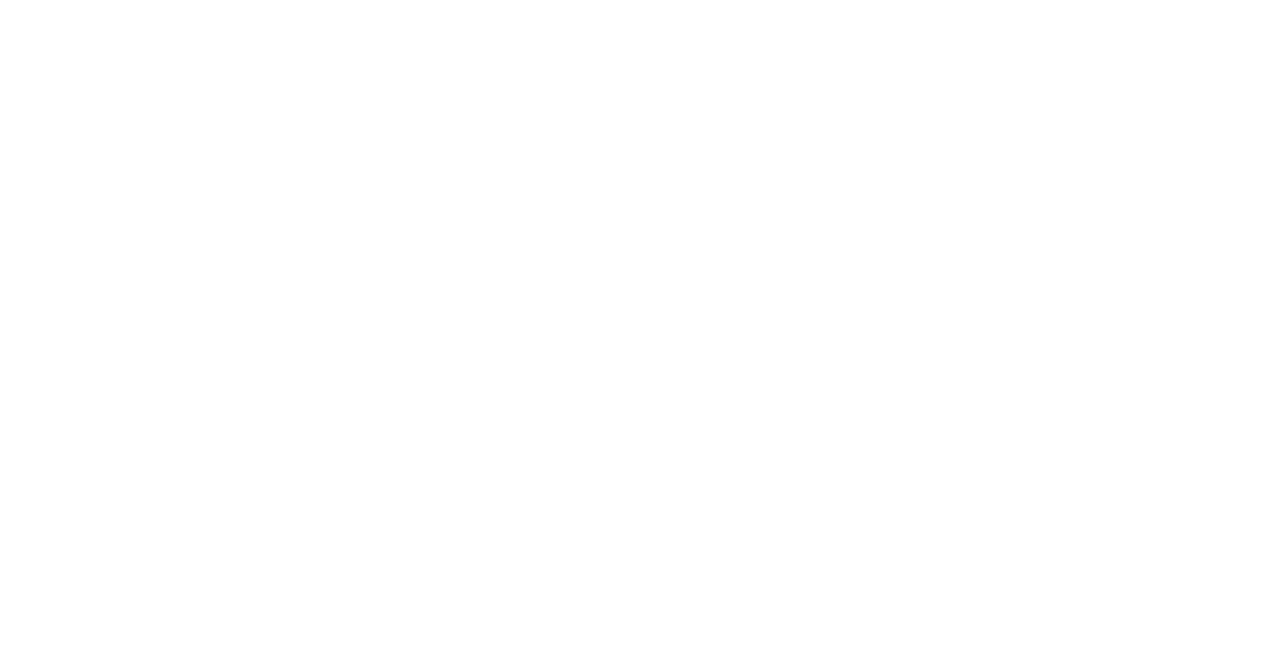
==== commit 4d423d5f: "images" ====
--- a/pagetwo.html
+++ b/pagetwo.html
@@ -218,9 +218,6 @@
                 <div class="brand-content-card">
                     <div>
                         <img class="brand-content-car-end" src="./img/ford.png" alt="ford">                        
-                        <div class="brand-content-car">
-                            <p>Ford</p>
-                        </div>
                     </div>
                 </div>
                 <div class="brand-content-card">
--- a/style.css
+++ b/style.css
@@ -560,13 +560,6 @@
   background: #F7F7F7;
   border-radius: 5px;
 }
-.brand-content-car {
-  display: flex;
-  font-weight: 700;
-  font-size: 32px;
-  line-height: 42px;
-  margin-left: 30px;
-}
 .brand-content-car-chevrolet {
   display: flex;
   font-weight: 700;
@@ -575,7 +568,7 @@
   margin-left: 10px;
   padding-bottom: 5px;
 }
-.brand-content-car-end-chevrolet {
+.brand-contentcar-end-chevrolet {
   padding-top: 40px;
 }
 .brand-mark {
